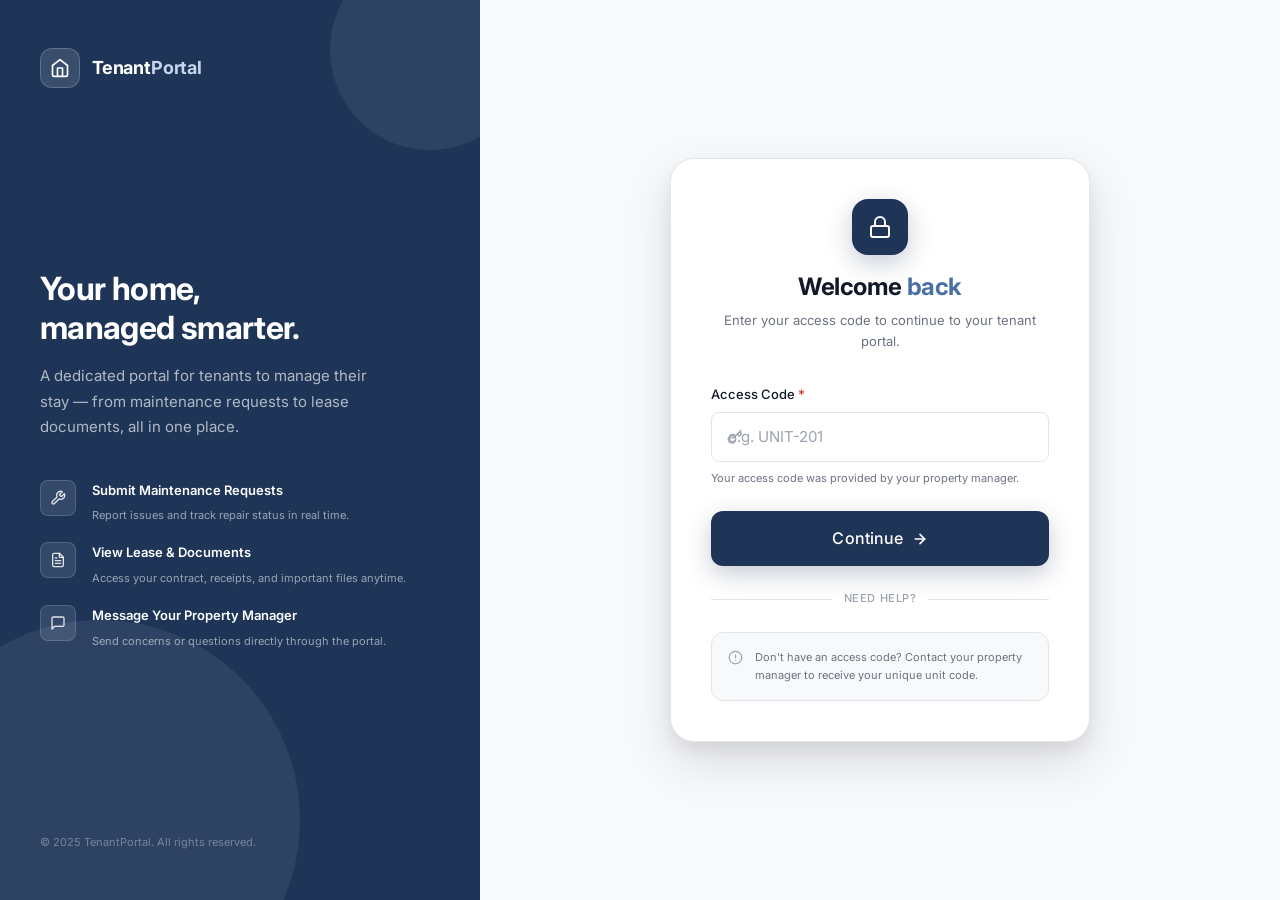
==== dashboard.html @ 9225c10a "Initial commit — Tenant Portal UI HTML/CSS/JS frontend for a tenant property management portal. Feat" ====
<!DOCTYPE html>
<html lang="en">
<head>
  <meta charset="UTF-8">
  <meta name="viewport" content="width=device-width, initial-scale=1.0">
  <title>Dashboard — Tenant Portal</title>
  <link rel="preconnect" href="https://fonts.googleapis.com">
  <link rel="preconnect" href="https://fonts.gstatic.com" crossorigin>
  <link href="https://fonts.googleapis.com/css2?family=Inter:wght@400;500;600;700&display=swap" rel="stylesheet">
  <link rel="stylesheet" href="css/style.css">
</head>
<body class="page">

  <!-- ── Navbar ─────────────────────────────────────────────── -->
  <nav class="navbar">
    <div class="container">
      <div class="navbar__inner">

        <a href="dashboard.html" class="navbar__brand">
          <div class="navbar__brand-icon">
            <svg width="18" height="18" viewBox="0 0 24 24" fill="none" stroke="currentColor" stroke-width="2" stroke-linecap="round" stroke-linejoin="round" aria-hidden="true">
              <path d="M3 9l9-7 9 7v11a2 2 0 0 1-2 2H5a2 2 0 0 1-2-2z"/>
              <polyline points="9 22 9 12 15 12 15 22"/>
            </svg>
          </div>
          Tenant<span>Portal</span>
        </a>

        <button class="navbar__menu-toggle" aria-label="Toggle navigation" aria-expanded="false">
          <svg width="20" height="20" viewBox="0 0 24 24" fill="none" stroke="currentColor" stroke-width="2" aria-hidden="true">
            <line x1="3" y1="6" x2="21" y2="6"/>
            <line x1="3" y1="12" x2="21" y2="12"/>
            <line x1="3" y1="18" x2="21" y2="18"/>
          </svg>
        </button>

        <div class="navbar__nav">
          <a href="documents.html" class="nav-link">Documents</a>
          <a href="maintenance.html" class="nav-link">Maintenance</a>
          <a href="contact.html" class="nav-link">Contact</a>
          <button class="btn btn--ghost btn--sm" data-logout>Log out</button>
        </div>

      </div>
    </div>
  </nav>

  <!-- ── Main ───────────────────────────────────────────────── -->
  <main class="page-content">
    <div class="container">

      <!-- Welcome banner -->
      <div class="card card--padded card--raised mb-8" style="background:var(--color-brand);border:none;">
        <div class="flex items-start justify-between gap-4" style="flex-wrap:wrap;">
          <div>
            <div class="card__eyebrow" style="color:rgba(255,255,255,0.5);">Welcome back</div>
            <h2 id="tenant-name" style="font-size:var(--text-2xl);font-weight:var(--fw-bold);color:#fff;letter-spacing:-0.02em;margin-bottom:var(--space-1);">
              Loading…
            </h2>
            <p id="tenant-unit" style="font-size:var(--text-sm);color:rgba(255,255,255,0.6);margin:0;line-height:1.5;"></p>
          </div>
          <div style="display:flex;align-items:center;gap:var(--space-2);padding:var(--space-2) var(--space-4);background:rgba(255,255,255,0.08);border:1px solid rgba(255,255,255,0.14);border-radius:var(--radius-full);">
            <svg width="12" height="12" viewBox="0 0 24 24" fill="none" stroke="rgba(255,255,255,0.55)" stroke-width="2.5" aria-hidden="true">
              <rect x="3" y="11" width="18" height="11" rx="2" ry="2"/>
              <path d="M7 11V7a5 5 0 0 1 10 0v4"/>
            </svg>
            <span id="tenant-code" style="font-size:var(--text-xs);font-weight:var(--fw-semi);color:rgba(255,255,255,0.7);letter-spacing:0.08em;"></span>
          </div>
        </div>
      </div>

      <!-- Page header -->
      <div class="page-header">
        <div class="page-header__text">
          <h1 class="page-header__title">What do you need today?</h1>
          <p class="page-header__subtitle">Select an option below to get started.</p>
        </div>
      </div>

      <!-- Quick-action grid -->
      <div class="dashboard-grid">

        <a href="maintenance.html" class="dashboard-card">
          <div class="dashboard-card__icon">
            <svg width="22" height="22" viewBox="0 0 24 24" fill="none" stroke="currentColor" stroke-width="2" stroke-linecap="round" stroke-linejoin="round" aria-hidden="true">
              <path d="M14.7 6.3a1 1 0 0 0 0 1.4l1.6 1.6a1 1 0 0 0 1.4 0l3.77-3.77a6 6 0 0 1-7.94 7.94l-6.91 6.91a2.12 2.12 0 0 1-3-3l6.91-6.91a6 6 0 0 1 7.94-7.94l-3.76 3.76z"/>
            </svg>
          </div>
          <div>
            <div class="dashboard-card__title">Submit Maintenance</div>
            <div class="dashboard-card__desc">Report a repair or issue in your unit. We'll follow up promptly.</div>
          </div>
          <div class="dashboard-card__arrow">
            Open
            <svg width="13" height="13" viewBox="0 0 24 24" fill="none" stroke="currentColor" stroke-width="2.5" stroke-linecap="round" stroke-linejoin="round" aria-hidden="true">
              <path d="M5 12h14"/><path d="M12 5l7 7-7 7"/>
            </svg>
          </div>
        </a>

        <a href="documents.html" class="dashboard-card">
          <div class="dashboard-card__icon">
            <svg width="22" height="22" viewBox="0 0 24 24" fill="none" stroke="currentColor" stroke-width="2" stroke-linecap="round" stroke-linejoin="round" aria-hidden="true">
              <path d="M14 2H6a2 2 0 0 0-2 2v16a2 2 0 0 0 2 2h12a2 2 0 0 0 2-2V8z"/>
              <polyline points="14 2 14 8 20 8"/>
              <line x1="16" y1="13" x2="8" y2="13"/>
              <line x1="16" y1="17" x2="8" y2="17"/>
              <polyline points="10 9 9 9 8 9"/>
            </svg>
          </div>
          <div>
            <div class="dashboard-card__title">View Documents</div>
            <div class="dashboard-card__desc">Access your lease agreement and payment receipts from Drive.</div>
          </div>
          <div class="dashboard-card__arrow">
            Open
            <svg width="13" height="13" viewBox="0 0 24 24" fill="none" stroke="currentColor" stroke-width="2.5" stroke-linecap="round" stroke-linejoin="round" aria-hidden="true">
              <path d="M5 12h14"/><path d="M12 5l7 7-7 7"/>
            </svg>
          </div>
        </a>

        <a href="contact.html" class="dashboard-card">
          <div class="dashboard-card__icon">
            <svg width="22" height="22" viewBox="0 0 24 24" fill="none" stroke="currentColor" stroke-width="2" stroke-linecap="round" stroke-linejoin="round" aria-hidden="true">
              <path d="M21 15a2 2 0 0 1-2 2H7l-4 4V5a2 2 0 0 1 2-2h14a2 2 0 0 1 2 2z"/>
            </svg>
          </div>
          <div>
            <div class="dashboard-card__title">Message Owner</div>
            <div class="dashboard-card__desc">Send a message directly to the property owner or manager.</div>
          </div>
          <div class="dashboard-card__arrow">
            Open
            <svg width="13" height="13" viewBox="0 0 24 24" fill="none" stroke="currentColor" stroke-width="2.5" stroke-linecap="round" stroke-linejoin="round" aria-hidden="true">
              <path d="M5 12h14"/><path d="M12 5l7 7-7 7"/>
            </svg>
          </div>
        </a>

      </div>

      <div id="page-alert" class="mt-6"></div>

    </div>
  </main>

  <script src="js/main.js"></script>
  <script>
    requireAuth();

    async function init() {
      const code = getAccessCode();
      if (!getTenantData()) {
        try {
          const data = await apiPost(WEBHOOKS.getTenantInfo, { accessCode: code });
          if (data && typeof data === 'object') setTenantData(data);
        } catch (err) {
          console.warn('Could not load tenant data:', err);
        }
      }
      const tenant = getTenantData();
      document.getElementById('tenant-name').textContent = tenant?.['Full Name'] || 'Tenant';
      document.getElementById('tenant-unit').textContent =
        tenant?.['Unit Number'] ? 'Unit ' + tenant['Unit Number'] : '';
      document.getElementById('tenant-code').textContent = code || '';
    }

    init();
  </script>

</body>
</html>
---- css/style.css ----
/* ============================================================
   DESIGN TOKENS
   ============================================================ */
:root {
  /* Brand */
  --color-accent:        #4A6FA5;
  --color-accent-dark:   #3a5a8f;
  --color-accent-hover:  #2d4e7e;
  --color-accent-light:  #e8eef6;
  --color-accent-mid:    #c5d5ec;

  /* Brand dark (for panels / hero) */
  --color-brand:         #1e3558;
  --color-brand-mid:     #243f6b;
  --color-brand-light:   #2d4e7e;

  /* Surface */
  --color-bg:            #f4f6f9;
  --color-surface:       #ffffff;
  --color-surface-2:     #f8f9fb;
  --color-border:        #e2e6ec;
  --color-border-light:  #edf0f4;

  /* Text */
  --color-text:          #111827;
  --color-text-muted:    #6b7280;
  --color-text-subtle:   #9ca3af;

  /* Semantic */
  --color-error:         #dc2626;
  --color-error-bg:      #fef2f2;
  --color-error-border:  #fca5a5;
  --color-success:       #16a34a;
  --color-success-bg:    #f0fdf4;
  --color-success-border:#86efac;
  --color-warning:       #d97706;
  --color-warning-bg:    #fffbeb;
  --color-warning-border:#fcd34d;
  --color-info:          #0284c7;
  --color-info-bg:       #f0f9ff;
  --color-info-border:   #7dd3fc;

  /* Priority colors (from reference site) */
  --color-urgent:        #dc2626;
  --color-urgent-bg:     #fef2f2;
  --color-medium:        #d97706;
  --color-medium-bg:     #fffbeb;
  --color-normal:        #4A6FA5;
  --color-normal-bg:     #e8eef6;

  /* Typography */
  --font-base: 'Inter', system-ui, -apple-system, sans-serif;
  --text-xs:   0.6875rem;   /* 11px */
  --text-sm:   0.8125rem;   /* 13px */
  --text-base: 0.9375rem;   /* 15px */
  --text-md:   1rem;        /* 16px */
  --text-lg:   1.125rem;    /* 18px */
  --text-xl:   1.25rem;     /* 20px */
  --text-2xl:  1.5rem;      /* 24px */
  --text-3xl:  1.875rem;    /* 30px */
  --text-4xl:  2.25rem;     /* 36px */
  --fw-normal: 400;
  --fw-medium: 500;
  --fw-semi:   600;
  --fw-bold:   700;

  /* Spacing */
  --space-1:  0.25rem;
  --space-2:  0.5rem;
  --space-3:  0.75rem;
  --space-4:  1rem;
  --space-5:  1.25rem;
  --space-6:  1.5rem;
  --space-8:  2rem;
  --space-10: 2.5rem;
  --space-12: 3rem;
  --space-16: 4rem;

  /* Radius */
  --radius-sm:  4px;
  --radius-md:  8px;
  --radius-lg:  12px;
  --radius-xl:  16px;
  --radius-2xl: 24px;
  --radius-full: 9999px;

  /* Shadows */
  --shadow-xs: 0 1px 2px rgba(0,0,0,0.05);
  --shadow-sm: 0 1px 3px rgba(0,0,0,0.07), 0 1px 2px rgba(0,0,0,0.05);
  --shadow-md: 0 4px 16px rgba(0,0,0,0.08), 0 2px 4px rgba(0,0,0,0.04);
  --shadow-lg: 0 8px 32px rgba(0,0,0,0.10), 0 4px 8px rgba(0,0,0,0.05);
  --shadow-xl: 0 20px 48px rgba(0,0,0,0.12), 0 8px 16px rgba(0,0,0,0.06);
  --shadow-brand: 0 8px 24px rgba(30,53,88,0.25);

  /* Transitions */
  --transition-fast: 100ms ease;
  --transition:      180ms ease;
  --transition-slow: 280ms ease;
}

/* ============================================================
   RESET
   ============================================================ */
*, *::before, *::after {
  box-sizing: border-box;
  margin: 0;
  padding: 0;
}

html {
  font-size: 16px;
  -webkit-text-size-adjust: 100%;
  scroll-behavior: smooth;
}

body {
  font-family: var(--font-base);
  font-size: var(--text-base);
  color: var(--color-text);
  background-color: var(--color-bg);
  line-height: 1.6;
  min-height: 100vh;
  -webkit-font-smoothing: antialiased;
  -moz-osx-font-smoothing: grayscale;
}

img, svg { display: block; max-width: 100%; }

a { color: var(--color-accent); text-decoration: none; }
a:hover { text-decoration: underline; }

ul, ol { list-style: none; }

button, input, select, textarea {
  font: inherit;
  color: inherit;
}

/* ============================================================
   TYPOGRAPHY
   ============================================================ */
h1, h2, h3, h4, h5, h6 {
  font-weight: var(--fw-semi);
  line-height: 1.3;
  color: var(--color-text);
  letter-spacing: -0.01em;
}

h1 { font-size: var(--text-3xl); }
h2 { font-size: var(--text-2xl); }
h3 { font-size: var(--text-xl); }
h4 { font-size: var(--text-lg); }

p { color: var(--color-text-muted); line-height: 1.7; }

.text-muted   { color: var(--color-text-muted); }
.text-subtle  { color: var(--color-text-subtle); }
.text-accent  { color: var(--color-accent); }
.text-sm      { font-size: var(--text-sm); }
.text-xs      { font-size: var(--text-xs); }
.text-lg      { font-size: var(--text-lg); }
.text-center  { text-align: center; }
.fw-medium    { font-weight: var(--fw-medium); }
.fw-semi      { font-weight: var(--fw-semi); }
.fw-bold      { font-weight: var(--fw-bold); }

/* ============================================================
   LAYOUT
   ============================================================ */
.container {
  width: 100%;
  max-width: 1040px;
  margin-inline: auto;
  padding-inline: var(--space-4);
}

.container--sm  { max-width: 480px; }
.container--md  { max-width: 640px; }
.container--lg  { max-width: 800px; }

.page {
  min-height: 100vh;
  display: flex;
  flex-direction: column;
}

.page-content {
  flex: 1;
  padding-block: var(--space-8);
}

/* Flex utilities */
.flex           { display: flex; }
.flex-col       { flex-direction: column; }
.items-center   { align-items: center; }
.items-start    { align-items: flex-start; }
.justify-center { justify-content: center; }
.justify-between{ justify-content: space-between; }
.gap-2  { gap: var(--space-2); }
.gap-3  { gap: var(--space-3); }
.gap-4  { gap: var(--space-4); }
.gap-6  { gap: var(--space-6); }

/* Spacing utilities */
.mt-2 { margin-top: var(--space-2); }
.mt-4 { margin-top: var(--space-4); }
.mt-6 { margin-top: var(--space-6); }
.mt-8 { margin-top: var(--space-8); }
.mb-2 { margin-bottom: var(--space-2); }
.mb-4 { margin-bottom: var(--space-4); }
.mb-6 { margin-bottom: var(--space-6); }
.mb-8 { margin-bottom: var(--space-8); }

/* ============================================================
   CARD
   ============================================================ */
.card {
  background: var(--color-surface);
  border: 1px solid var(--color-border);
  border-radius: var(--radius-xl);
  padding: var(--space-6);
  box-shadow: var(--shadow-sm);
}

.card--padded { padding: var(--space-8); }
.card--raised { box-shadow: var(--shadow-md); }

.card__eyebrow {
  font-size: var(--text-xs);
  font-weight: var(--fw-semi);
  text-transform: uppercase;
  letter-spacing: 0.08em;
  color: var(--color-accent);
  margin-bottom: var(--space-2);
}

.card__title {
  font-size: var(--text-xl);
  font-weight: var(--fw-semi);
  margin-bottom: var(--space-2);
}

.card__subtitle {
  font-size: var(--text-sm);
  color: var(--color-text-muted);
  margin-bottom: var(--space-6);
}

/* ============================================================
   BUTTONS
   ============================================================ */
.btn {
  display: inline-flex;
  align-items: center;
  justify-content: center;
  gap: var(--space-2);
  padding: var(--space-3) var(--space-6);
  border-radius: var(--radius-md);
  font-size: var(--text-base);
  font-weight: var(--fw-medium);
  border: 1.5px solid transparent;
  cursor: pointer;
  transition:
    background-color var(--transition),
    border-color var(--transition),
    box-shadow var(--transition),
    transform var(--transition-fast),
    opacity var(--transition);
  white-space: nowrap;
  user-select: none;
  letter-spacing: 0.01em;
  position: relative;
}

.btn:disabled {
  opacity: 0.5;
  cursor: not-allowed;
}

.btn:not(:disabled):active {
  transform: translateY(1px);
}

.btn--primary {
  background: var(--color-accent);
  color: #fff;
  box-shadow: 0 2px 8px rgba(74,111,165,0.25);
}
.btn--primary:hover:not(:disabled) {
  background: var(--color-accent-dark);
  box-shadow: 0 4px 14px rgba(74,111,165,0.35);
  text-decoration: none;
}

.btn--brand {
  background: var(--color-brand);
  color: #fff;
  box-shadow: var(--shadow-brand);
}
.btn--brand:hover:not(:disabled) {
  background: var(--color-brand-mid);
  text-decoration: none;
}

.btn--secondary {
  background: var(--color-surface);
  color: var(--color-accent);
  border-color: var(--color-accent-mid);
}
.btn--secondary:hover:not(:disabled) {
  background: var(--color-accent-light);
  border-color: var(--color-accent);
  text-decoration: none;
}

.btn--ghost {
  background: transparent;
  color: var(--color-text-muted);
  border-color: var(--color-border);
}
.btn--ghost:hover:not(:disabled) {
  background: var(--color-surface-2);
  color: var(--color-text);
  text-decoration: none;
}

.btn--full { width: 100%; }

.btn--sm {
  padding: var(--space-2) var(--space-4);
  font-size: var(--text-sm);
  border-radius: var(--radius-md);
}

.btn--lg {
  padding: 0.875rem var(--space-8);
  font-size: var(--text-md);
  border-radius: var(--radius-lg);
}

/* Arrow icon in button */
.btn__arrow {
  display: inline-flex;
  transition: transform var(--transition);
}
.btn:hover .btn__arrow {
  transform: translateX(3px);
}

/* ============================================================
   FORMS
   ============================================================ */
.form-group {
  display: flex;
  flex-direction: column;
  gap: var(--space-2);
}

.form-group + .form-group {
  margin-top: var(--space-5);
}

label {
  font-size: var(--text-sm);
  font-weight: var(--fw-medium);
  color: var(--color-text);
}

.label-required::after {
  content: ' *';
  color: var(--color-error);
}

/* Input with prefix icon */
.input-wrap {
  position: relative;
  display: flex;
  align-items: center;
}

.input-wrap .input-icon {
  position: absolute;
  left: var(--space-4);
  color: var(--color-text-subtle);
  display: flex;
  pointer-events: none;
  transition: color var(--transition);
}

.input-wrap input,
.input-wrap select,
.input-wrap textarea {
  padding-left: calc(var(--space-4) + 20px + var(--space-3));
}

.input-wrap:focus-within .input-icon {
  color: var(--color-accent);
}

input[type="text"],
input[type="email"],
input[type="tel"],
input[type="number"],
input[type="date"],
input[type="password"],
select,
textarea {
  width: 100%;
  padding: 0.75rem var(--space-4);
  border: 1.5px solid var(--color-border);
  border-radius: var(--radius-md);
  background: var(--color-surface);
  color: var(--color-text);
  font-size: var(--text-base);
  transition: border-color var(--transition), box-shadow var(--transition);
  appearance: none;
}

input::placeholder,
textarea::placeholder {
  color: var(--color-text-subtle);
}

input:hover:not(:focus):not(.is-error),
select:hover:not(:focus):not(.is-error),
textarea:hover:not(:focus):not(.is-error) {
  border-color: var(--color-accent-mid);
}

input:focus,
select:focus,
textarea:focus {
  outline: none;
  border-color: var(--color-accent);
  box-shadow: 0 0 0 3px rgba(74,111,165,0.14);
}

input.is-error,
select.is-error,
textarea.is-error {
  border-color: var(--color-error);
  background: #fff8f8;
}

input.is-error:focus,
select.is-error:focus,
textarea.is-error:focus {
  box-shadow: 0 0 0 3px rgba(220,38,38,0.12);
}

textarea {
  resize: vertical;
  min-height: 110px;
  line-height: 1.6;
}

.field-hint {
  font-size: var(--text-xs);
  color: var(--color-text-muted);
  line-height: 1.5;
}

.field-error {
  font-size: var(--text-xs);
  color: var(--color-error);
  display: flex;
  align-items: center;
  gap: var(--space-1);
}

/* File input */
input[type="file"] {
  width: 100%;
  padding: var(--space-4);
  border: 1.5px dashed var(--color-border);
  border-radius: var(--radius-md);
  background: var(--color-surface-2);
  cursor: pointer;
  font-size: var(--text-sm);
  color: var(--color-text-muted);
  transition: border-color var(--transition), background var(--transition);
}

input[type="file"]:hover,
input[type="file"]:focus {
  outline: none;
  border-color: var(--color-accent);
  background: var(--color-accent-light);
}

/* Form row — two columns on desktop */
.form-row {
  display: grid;
  grid-template-columns: 1fr;
  gap: var(--space-4);
}

@media (min-width: 600px) {
  .form-row { grid-template-columns: 1fr 1fr; }
}

/* ============================================================
   PROGRESS STEPS
   ============================================================ */
.progress-steps {
  display: flex;
  align-items: center;
  justify-content: center;
  gap: 0;
  margin-bottom: var(--space-8);
  overflow-x: auto;
  padding-bottom: var(--space-2);
}

.step {
  display: flex;
  flex-direction: column;
  align-items: center;
  gap: var(--space-2);
  flex: 1;
  position: relative;
  min-width: 72px;
}

.step::before {
  content: '';
  position: absolute;
  top: 16px;
  right: 50%;
  left: -50%;
  height: 2px;
  background: var(--color-border);
  z-index: 0;
}

.step:first-child::before { display: none; }

.step__dot {
  width: 34px;
  height: 34px;
  border-radius: 50%;
  background: var(--color-surface);
  border: 2px solid var(--color-border);
  display: flex;
  align-items: center;
  justify-content: center;
  font-size: var(--text-sm);
  font-weight: var(--fw-semi);
  color: var(--color-text-muted);
  position: relative;
  z-index: 1;
  transition: all var(--transition);
}

.step__label {
  font-size: var(--text-xs);
  color: var(--color-text-muted);
  white-space: nowrap;
  font-weight: var(--fw-medium);
}

.step.is-active .step__dot {
  background: var(--color-accent);
  border-color: var(--color-accent);
  color: #fff;
  box-shadow: 0 0 0 4px var(--color-accent-light);
}

.step.is-active .step__label {
  color: var(--color-accent);
  font-weight: var(--fw-semi);
}

.step.is-done .step__dot {
  background: var(--color-success);
  border-color: var(--color-success);
  color: #fff;
}

.step.is-done::before { background: var(--color-success); }

/* ============================================================
   ALERT / NOTIFICATION BANNERS
   ============================================================ */
.alert {
  display: flex;
  align-items: flex-start;
  gap: var(--space-3);
  padding: var(--space-4) var(--space-5);
  border-radius: var(--radius-lg);
  font-size: var(--text-sm);
  border: 1px solid transparent;
  line-height: 1.5;
}

.alert__icon {
  flex-shrink: 0;
  margin-top: 1px;
}

.alert--error {
  background: var(--color-error-bg);
  border-color: var(--color-error-border);
  color: #991b1b;
}

.alert--success {
  background: var(--color-success-bg);
  border-color: var(--color-success-border);
  color: #15803d;
}

.alert--warning {
  background: var(--color-warning-bg);
  border-color: var(--color-warning-border);
  color: #92400e;
}

.alert--info {
  background: var(--color-info-bg);
  border-color: var(--color-info-border);
  color: var(--color-info);
}

/* ============================================================
   NAV BAR
   ============================================================ */
.navbar {
  background: var(--color-surface);
  border-bottom: 1px solid var(--color-border);
  padding-block: var(--space-4);
  position: sticky;
  top: 0;
  z-index: 100;
  box-shadow: var(--shadow-xs);
}

.navbar__inner {
  display: flex;
  align-items: center;
  justify-content: space-between;
}

.navbar__brand {
  display: flex;
  align-items: center;
  gap: var(--space-3);
  font-size: var(--text-lg);
  font-weight: var(--fw-bold);
  color: var(--color-text);
  letter-spacing: -0.01em;
}

.navbar__brand-icon {
  width: 34px;
  height: 34px;
  background: var(--color-brand);
  border-radius: var(--radius-md);
  display: flex;
  align-items: center;
  justify-content: center;
  color: #fff;
  flex-shrink: 0;
}

.navbar__brand span { color: var(--color-accent); }

.navbar__nav {
  display: flex;
  align-items: center;
  gap: var(--space-1);
}

.nav-link {
  padding: var(--space-2) var(--space-3);
  border-radius: var(--radius-md);
  font-size: var(--text-sm);
  font-weight: var(--fw-medium);
  color: var(--color-text-muted);
  transition: background-color var(--transition), color var(--transition);
  display: flex;
  align-items: center;
  gap: var(--space-2);
}

.nav-link:hover {
  background: var(--color-surface-2);
  color: var(--color-text);
  text-decoration: none;
}

.nav-link.is-active {
  background: var(--color-accent-light);
  color: var(--color-accent);
}

/* Mobile nav */
.navbar__menu-toggle {
  display: none;
  background: none;
  border: none;
  cursor: pointer;
  padding: var(--space-2);
  color: var(--color-text-muted);
  border-radius: var(--radius-md);
}

.navbar__menu-toggle:hover {
  background: var(--color-surface-2);
  color: var(--color-text);
}

@media (max-width: 599px) {
  .navbar__menu-toggle { display: flex; align-items: center; }

  .navbar__nav {
    display: none;
    position: absolute;
    top: 100%;
    left: 0;
    right: 0;
    background: var(--color-surface);
    border-bottom: 1px solid var(--color-border);
    flex-direction: column;
    align-items: stretch;
    padding: var(--space-3) var(--space-4);
    gap: var(--space-1);
    box-shadow: var(--shadow-md);
  }

  .navbar__nav.is-open { display: flex; }

  .nav-link {
    padding: var(--space-3) var(--space-4);
    border-radius: var(--radius-md);
  }
}

/* ============================================================
   PAGE HEADER
   ============================================================ */
.page-header {
  margin-bottom: var(--space-8);
  display: flex;
  align-items: flex-start;
  justify-content: space-between;
  gap: var(--space-4);
}

.page-header__text {}

.page-header__title {
  font-size: var(--text-2xl);
  font-weight: var(--fw-bold);
  color: var(--color-text);
  letter-spacing: -0.02em;
}

.page-header__subtitle {
  font-size: var(--text-sm);
  color: var(--color-text-muted);
  margin-top: var(--space-1);
  line-height: 1.5;
}

/* ============================================================
   BADGE
   ============================================================ */
.badge {
  display: inline-flex;
  align-items: center;
  gap: var(--space-1);
  padding: 3px var(--space-3);
  border-radius: var(--radius-full);
  font-size: var(--text-xs);
  font-weight: var(--fw-semi);
  letter-spacing: 0.02em;
}

.badge--dot::before {
  content: '';
  width: 6px;
  height: 6px;
  border-radius: 50%;
  background: currentColor;
  opacity: 0.7;
}

.badge--accent   { background: var(--color-accent-light);  color: var(--color-accent-dark); }
.badge--success  { background: var(--color-success-bg);    color: var(--color-success); }
.badge--warning  { background: var(--color-warning-bg);    color: var(--color-warning); }
.badge--error    { background: var(--color-error-bg);      color: var(--color-error); }
.badge--neutral  { background: var(--color-surface-2);     color: var(--color-text-muted); border: 1px solid var(--color-border); }

/* ============================================================
   DIVIDER
   ============================================================ */
.divider {
  border: none;
  border-top: 1px solid var(--color-border);
  margin-block: var(--space-6);
}

.divider--label {
  display: flex;
  align-items: center;
  gap: var(--space-3);
  color: var(--color-text-subtle);
  font-size: var(--text-xs);
  font-weight: var(--fw-medium);
  letter-spacing: 0.05em;
  text-transform: uppercase;
  border: none;
  margin-block: var(--space-6);
}
.divider--label::before,
.divider--label::after {
  content: '';
  flex: 1;
  height: 1px;
  background: var(--color-border);
}

/* ============================================================
   LOADING SPINNER
   ============================================================ */
.spinner {
  width: 18px;
  height: 18px;
  border: 2px solid rgba(255,255,255,0.3);
  border-top-color: #fff;
  border-radius: 50%;
  animation: spin 0.65s linear infinite;
  display: inline-block;
  flex-shrink: 0;
}

.spinner--dark {
  border-color: var(--color-border);
  border-top-color: var(--color-accent);
}

@keyframes spin {
  to { transform: rotate(360deg); }
}

/* ============================================================
   ICON BADGE (icon in a colored circle/square)
   ============================================================ */
.icon-badge {
  display: inline-flex;
  align-items: center;
  justify-content: center;
  width: 44px;
  height: 44px;
  border-radius: var(--radius-lg);
  flex-shrink: 0;
}

.icon-badge--accent   { background: var(--color-accent-light); color: var(--color-accent-dark); }
.icon-badge--brand    { background: var(--color-brand);        color: #fff; }
.icon-badge--success  { background: var(--color-success-bg);   color: var(--color-success); }
.icon-badge--warning  { background: var(--color-warning-bg);   color: var(--color-warning); }
.icon-badge--error    { background: var(--color-error-bg);     color: var(--color-error); }
.icon-badge--neutral  { background: var(--color-surface-2);    color: var(--color-text-muted); border: 1px solid var(--color-border); }

.icon-badge--lg {
  width: 56px;
  height: 56px;
  border-radius: var(--radius-xl);
}

/* ============================================================
   PRIORITY INDICATORS (from reference site)
   ============================================================ */
.priority-chip {
  display: inline-flex;
  align-items: center;
  gap: var(--space-2);
  padding: var(--space-2) var(--space-3);
  border-radius: var(--radius-md);
  font-size: var(--text-sm);
  font-weight: var(--fw-medium);
  border: 1px solid transparent;
}

.priority-chip__dot {
  width: 8px;
  height: 8px;
  border-radius: 50%;
  flex-shrink: 0;
}

.priority-chip--urgent {
  background: var(--color-urgent-bg);
  border-color: var(--color-error-border);
  color: #991b1b;
}
.priority-chip--urgent .priority-chip__dot { background: var(--color-urgent); }

.priority-chip--medium {
  background: var(--color-medium-bg);
  border-color: var(--color-warning-border);
  color: #92400e;
}
.priority-chip--medium .priority-chip__dot { background: var(--color-medium); }

.priority-chip--normal {
  background: var(--color-normal-bg);
  border-color: var(--color-accent-mid);
  color: var(--color-accent-dark);
}
.priority-chip--normal .priority-chip__dot { background: var(--color-normal); }

/* ============================================================
   ===  LOGIN PAGE (split panel)  ===
   ============================================================ */
.login-split {
  min-height: 100vh;
  display: flex;
}

/* — Left brand panel — */
.login-split__brand {
  display: none;
  flex-direction: column;
  justify-content: space-between;
  padding: var(--space-12) var(--space-10);
  background: var(--color-brand);
  color: #fff;
  position: relative;
  overflow: hidden;
}

/* Subtle decorative circles */
.login-split__brand::before,
.login-split__brand::after {
  content: '';
  position: absolute;
  border-radius: 50%;
  opacity: 0.07;
  background: #fff;
}
.login-split__brand::before {
  width: 400px;
  height: 400px;
  bottom: -120px;
  left: -100px;
}
.login-split__brand::after {
  width: 200px;
  height: 200px;
  top: -50px;
  right: -50px;
}

.brand-panel__logo {
  display: flex;
  align-items: center;
  gap: var(--space-3);
  position: relative;
  z-index: 1;
}

.brand-panel__logo-icon {
  width: 40px;
  height: 40px;
  background: rgba(255,255,255,0.12);
  border: 1px solid rgba(255,255,255,0.2);
  border-radius: var(--radius-lg);
  display: flex;
  align-items: center;
  justify-content: center;
}

.brand-panel__logo-text {
  font-size: var(--text-lg);
  font-weight: var(--fw-bold);
  letter-spacing: -0.01em;
}

.brand-panel__logo-text span {
  color: var(--color-accent-mid);
}

.brand-panel__hero {
  flex: 1;
  display: flex;
  flex-direction: column;
  justify-content: center;
  position: relative;
  z-index: 1;
  padding-block: var(--space-12);
}

.brand-panel__headline {
  font-size: clamp(1.5rem, 2.5vw, 2.25rem);
  font-weight: var(--fw-bold);
  line-height: 1.2;
  letter-spacing: -0.02em;
  color: #fff;
  margin-bottom: var(--space-4);
}

.brand-panel__tagline {
  font-size: var(--text-base);
  color: rgba(255,255,255,0.65);
  line-height: 1.7;
  max-width: 340px;
  margin-bottom: var(--space-10);
}

.brand-panel__features {
  display: flex;
  flex-direction: column;
  gap: var(--space-4);
}

.brand-feature {
  display: flex;
  align-items: flex-start;
  gap: var(--space-4);
}

.brand-feature__icon {
  width: 36px;
  height: 36px;
  border-radius: var(--radius-md);
  background: rgba(255,255,255,0.10);
  border: 1px solid rgba(255,255,255,0.15);
  display: flex;
  align-items: center;
  justify-content: center;
  flex-shrink: 0;
  color: rgba(255,255,255,0.85);
}

.brand-feature__text strong {
  display: block;
  font-size: var(--text-sm);
  font-weight: var(--fw-semi);
  color: #fff;
  margin-bottom: 2px;
}

.brand-feature__text span {
  font-size: var(--text-xs);
  color: rgba(255,255,255,0.55);
  line-height: 1.5;
}

.brand-panel__footer {
  position: relative;
  z-index: 1;
  font-size: var(--text-xs);
  color: rgba(255,255,255,0.35);
}

/* — Right form panel — */
.login-split__form {
  flex: 1;
  display: flex;
  align-items: center;
  justify-content: center;
  padding: var(--space-8) var(--space-6);
  background: var(--color-bg);
  min-height: 100vh;
}

.login-card {
  width: 100%;
  max-width: 420px;
  background: var(--color-surface);
  border: 1px solid var(--color-border);
  border-radius: var(--radius-2xl);
  padding: var(--space-10);
  box-shadow: var(--shadow-xl);
}

.login-card__top {
  text-align: center;
  margin-bottom: var(--space-8);
}

.login-card__icon {
  width: 56px;
  height: 56px;
  background: var(--color-brand);
  border-radius: var(--radius-xl);
  display: inline-flex;
  align-items: center;
  justify-content: center;
  margin-bottom: var(--space-4);
  box-shadow: var(--shadow-brand);
}

.login-card__title {
  font-size: var(--text-2xl);
  font-weight: var(--fw-bold);
  letter-spacing: -0.02em;
  color: var(--color-text);
  margin-bottom: var(--space-2);
}

.login-card__title span { color: var(--color-accent); }

.login-card__tagline {
  font-size: var(--text-sm);
  color: var(--color-text-muted);
  line-height: 1.6;
}

/* Mobile: show logo in card */
.login-mobile-brand {
  display: flex;
  align-items: center;
  justify-content: center;
  gap: var(--space-2);
  margin-bottom: var(--space-6);
  font-size: var(--text-sm);
  font-weight: var(--fw-semi);
  color: var(--color-text-muted);
}

/* Show full split on larger screens */
@media (min-width: 800px) {
  .login-split__brand {
    display: flex;
    width: 420px;
    min-width: 380px;
    flex-shrink: 0;
  }

  .login-split__form {
    background: var(--color-surface-2);
  }

  .login-mobile-brand { display: none; }
}

@media (min-width: 1100px) {
  .login-split__brand { width: 480px; }
}

/* ============================================================
   DASHBOARD GRID
   ============================================================ */
.dashboard-grid {
  display: grid;
  grid-template-columns: 1fr;
  gap: var(--space-4);
}

@media (min-width: 480px) {
  .dashboard-grid { grid-template-columns: 1fr 1fr; }
}

@media (min-width: 768px) {
  .dashboard-grid { grid-template-columns: repeat(3, 1fr); }
}

.dashboard-card {
  background: var(--color-surface);
  border: 1px solid var(--color-border);
  border-radius: var(--radius-xl);
  padding: var(--space-6);
  box-shadow: var(--shadow-sm);
  text-decoration: none;
  display: flex;
  flex-direction: column;
  gap: var(--space-4);
  transition:
    box-shadow var(--transition),
    border-color var(--transition),
    transform var(--transition-slow);
  cursor: pointer;
}

.dashboard-card:hover {
  box-shadow: var(--shadow-lg);
  border-color: var(--color-accent-mid);
  transform: translateY(-2px);
  text-decoration: none;
}

.dashboard-card__icon {
  width: 48px;
  height: 48px;
  display: flex;
  align-items: center;
  justify-content: center;
  background: var(--color-accent-light);
  color: var(--color-accent-dark);
  border-radius: var(--radius-lg);
}

.dashboard-card__title {
  font-size: var(--text-base);
  font-weight: var(--fw-semi);
  color: var(--color-text);
}

.dashboard-card__desc {
  font-size: var(--text-sm);
  color: var(--color-text-muted);
  line-height: 1.5;
}

.dashboard-card__arrow {
  margin-top: auto;
  display: flex;
  align-items: center;
  gap: var(--space-1);
  font-size: var(--text-xs);
  font-weight: var(--fw-semi);
  color: var(--color-accent);
  transition: gap var(--transition);
}

.dashboard-card:hover .dashboard-card__arrow {
  gap: var(--space-2);
}

/* ============================================================
   SECTION DIVIDER WITH STEP NUMBER
   ============================================================ */
.section-step {
  display: flex;
  align-items: center;
  gap: var(--space-3);
  margin-bottom: var(--space-4);
}

.section-step__num {
  width: 28px;
  height: 28px;
  border-radius: 50%;
  background: var(--color-accent);
  color: #fff;
  font-size: var(--text-xs);
  font-weight: var(--fw-bold);
  display: flex;
  align-items: center;
  justify-content: center;
  flex-shrink: 0;
}

.section-step__label {
  font-size: var(--text-sm);
  font-weight: var(--fw-semi);
  color: var(--color-text-muted);
  text-transform: uppercase;
  letter-spacing: 0.07em;
}

/* ============================================================
   RESPONSIVE UTILITIES
   ============================================================ */
@media (max-width: 599px) {
  h1 { font-size: var(--text-2xl); }
  h2 { font-size: var(--text-xl); }

  .card, .card--padded {
    padding: var(--space-5);
    border-radius: var(--radius-lg);
  }

  .login-card {
    padding: var(--space-6);
    border-radius: var(--radius-xl);
    border: none;
    box-shadow: none;
    background: transparent;
  }

  .login-split__form {
    padding: var(--space-4);
    background: var(--color-surface);
  }

  .btn--full-mobile { width: 100%; }
}

@media (min-width: 600px) {
  .container { padding-inline: var(--space-6); }
}

@media (min-width: 960px) {
  .container { padding-inline: var(--space-8); }
}
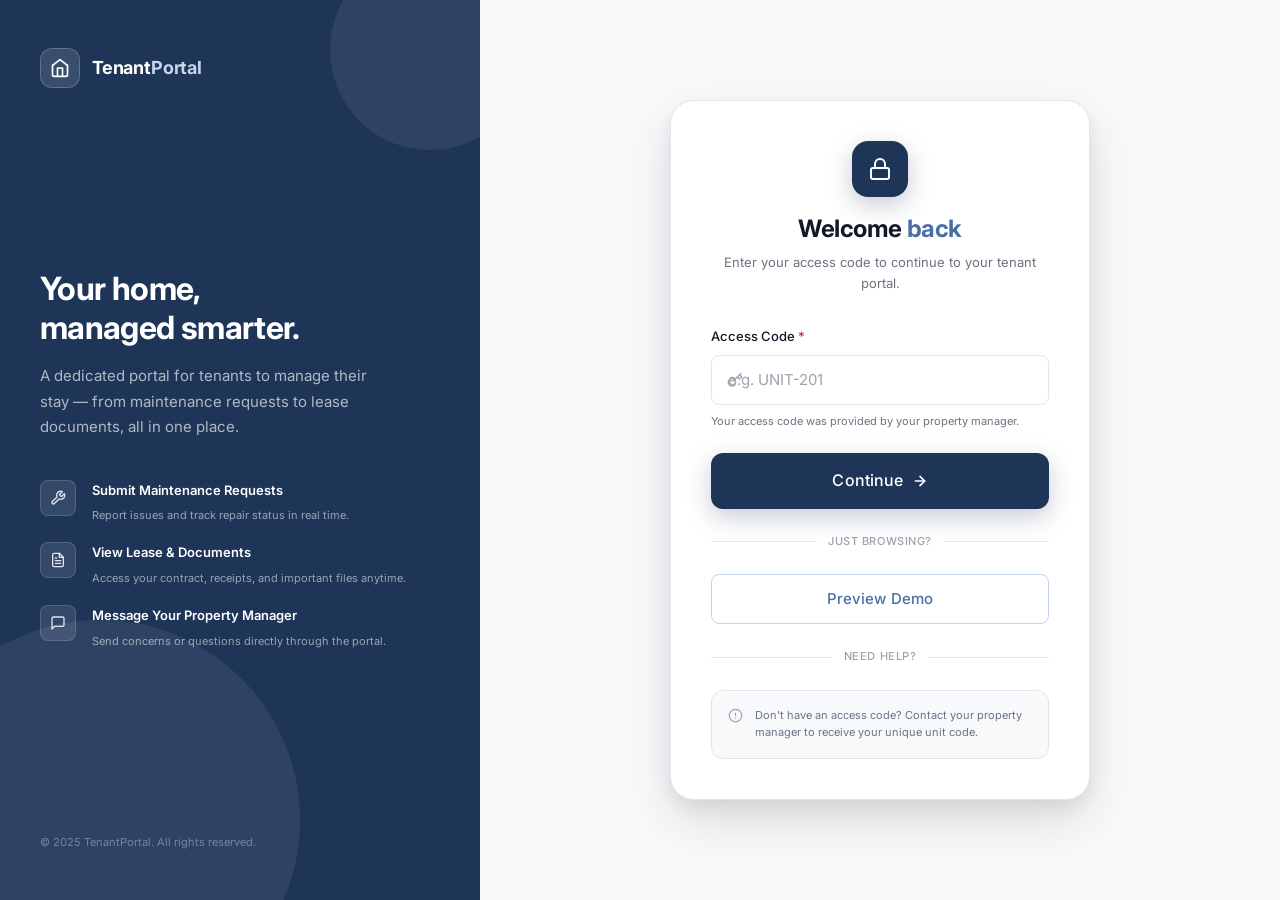
==== commit 92b25fb6: "Update dashboard and onboarding UI Co-Authored-By: Claude Sonnet 4.6 <noreply@anthropic.com>" ====
--- a/dashboard.html
+++ b/dashboard.html
@@ -67,6 +67,29 @@
             <span id="tenant-code" style="font-size:var(--text-xs);font-weight:var(--fw-semi);color:rgba(255,255,255,0.7);letter-spacing:0.08em;"></span>
           </div>
         </div>
+      </div>
+
+      <!-- Incomplete-onboarding banner (shown only if onboarded === false) -->
+      <div id="onboarding-banner" class="alert alert--warning mb-8" style="display:none;align-items:flex-start;gap:var(--space-4);">
+        <div class="alert__icon" style="flex-shrink:0;margin-top:2px;">
+          <svg width="18" height="18" viewBox="0 0 24 24" fill="none" stroke="currentColor" stroke-width="2.5" stroke-linecap="round" stroke-linejoin="round" aria-hidden="true">
+            <path d="M10.29 3.86L1.82 18a2 2 0 0 0 1.71 3h16.94a2 2 0 0 0 1.71-3L13.71 3.86a2 2 0 0 0-3.42 0z"/>
+            <line x1="12" y1="9" x2="12" y2="13"/>
+            <line x1="12" y1="17" x2="12.01" y2="17"/>
+          </svg>
+        </div>
+        <div style="flex:1;">
+          <div style="font-weight:var(--fw-semi);font-size:var(--text-sm);color:#92400e;margin-bottom:var(--space-1);">Complete Your Profile</div>
+          <p style="margin:0;font-size:var(--text-sm);color:#92400e;line-height:1.5;">Your tenant profile isn't set up yet. Please complete onboarding to access all portal features.</p>
+        </div>
+        <a href="onboarding.html" class="btn btn--sm" style="flex-shrink:0;background:#d97706;border-color:#d97706;color:#fff;white-space:nowrap;">
+          Complete Now
+          <span class="btn__arrow">
+            <svg width="12" height="12" viewBox="0 0 24 24" fill="none" stroke="currentColor" stroke-width="2.5" stroke-linecap="round" stroke-linejoin="round" aria-hidden="true">
+              <path d="M5 12h14"/><path d="M12 5l7 7-7 7"/>
+            </svg>
+          </span>
+        </a>
       </div>
 
       <!-- Page header -->
@@ -164,6 +187,11 @@
       document.getElementById('tenant-unit').textContent =
         tenant?.['Unit Number'] ? 'Unit ' + tenant['Unit Number'] : '';
       document.getElementById('tenant-code').textContent = code || '';
+
+      const banner = document.getElementById('onboarding-banner');
+      if (banner && tenant && tenant.onboarded === false) {
+        banner.style.display = 'flex';
+      }
     }
 
     init();
